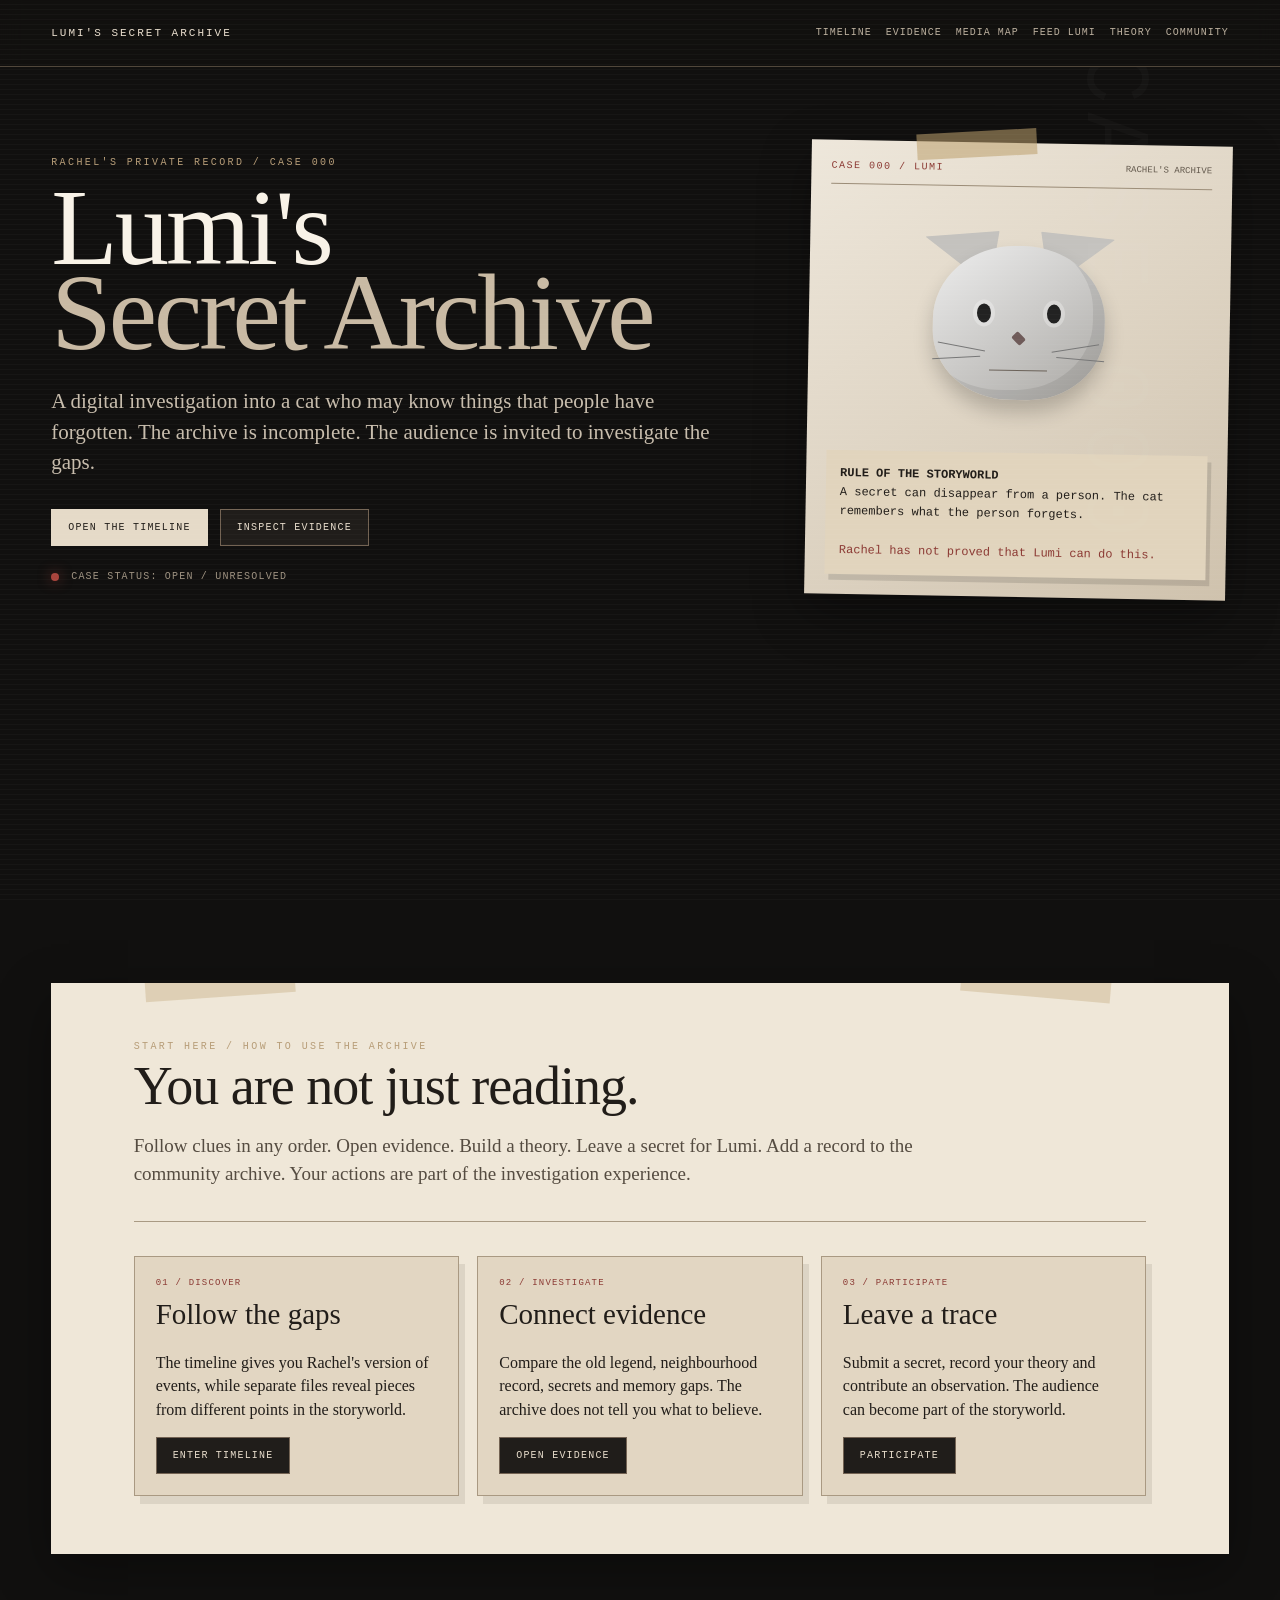
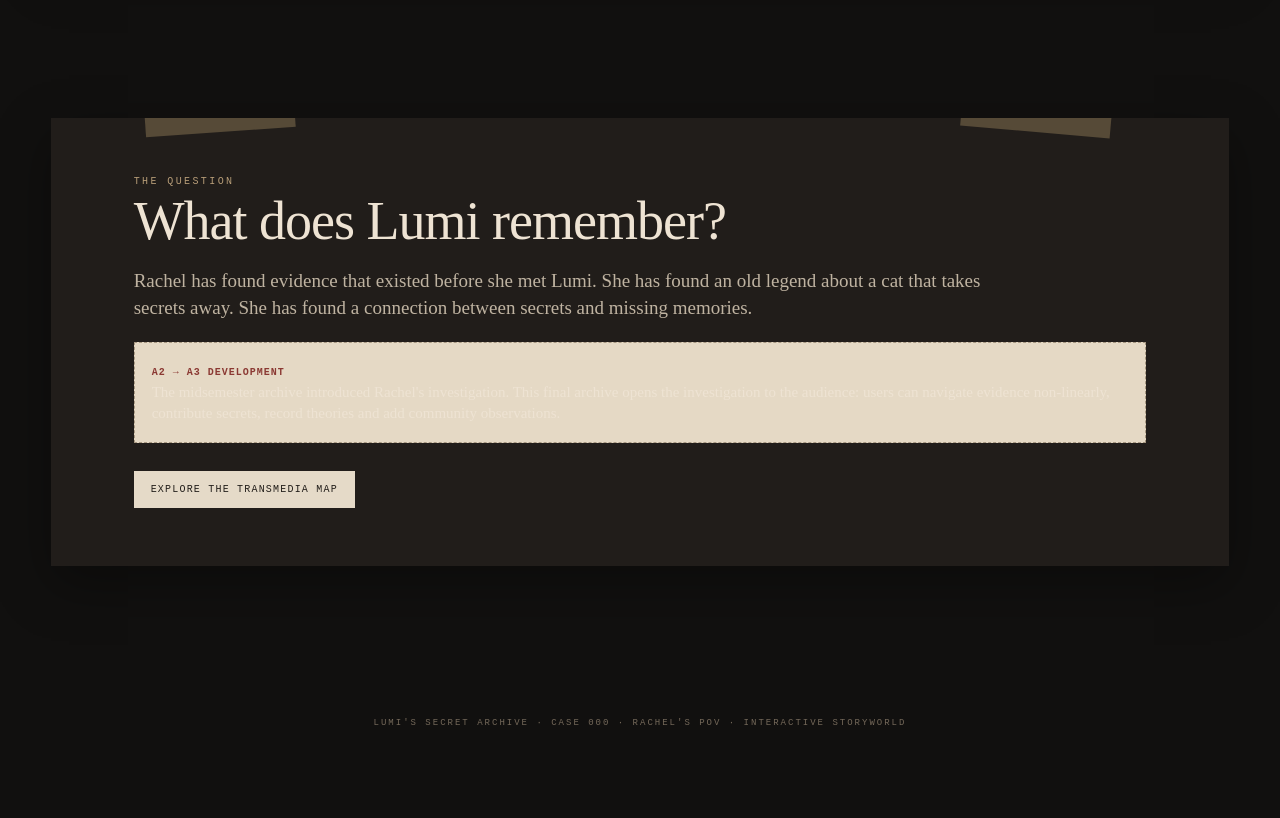
==== index.html @ 4209c082 "Add files via upload" ====
<!doctype html><html lang="en"><head><meta charset="utf-8"><meta name="viewport" content="width=device-width,initial-scale=1"><meta name="description" content="Lumi's Secret Archive — an interactive transmedia investigation into the cat that eats secrets."><title>Lumi's Secret Archive — Case 000</title><link rel="stylesheet" href="style.css"></head><body data-page="home">
<nav class="top"><div class="topin"><a class="brand" href="index.html">LUMI'S SECRET ARCHIVE</a><div class="nav"><a data-page="timeline" href="timeline.html">TIMELINE</a><a data-page="evidence" href="evidence.html">EVIDENCE</a><a data-page="media" href="media-map.html">MEDIA MAP</a><a data-page="secret" href="feed-lumi.html">FEED LUMI</a><a data-page="theory" href="theory.html">THEORY</a><a data-page="community" href="community.html">COMMUNITY</a></div></div></nav>
<header class="hero"><div class="wrap hero-grid"><div><div class="kicker">RACHEL'S PRIVATE RECORD / CASE 000</div><h1>Lumi's<span>Secret Archive</span></h1><p class="hero-copy">A digital investigation into a cat who may know things that people have forgotten. The archive is incomplete. The audience is invited to investigate the gaps.</p><div class="hero-actions"><a class="btn primary" href="timeline.html">Open the timeline</a><a class="btn dark" href="evidence.html">Inspect evidence</a></div><div class="statusline"><span class="statusdot"></span>CASE STATUS: OPEN / UNRESOLVED</div></div>
<div class="hero-card"><div class="tape"></div><div class="case-head"><div class="case-no">CASE 000 / LUMI</div><div class="case-status">RACHEL'S ARCHIVE</div></div><div class="cat-portrait"><div class="cat-face"><i class="eye left"></i><i class="eye right"></i><i class="nose"></i><i class="muzzle"></i><i class="whisker w1"></i><i class="whisker w2"></i><i class="whisker w3"></i><i class="whisker w4"></i></div></div><div class="case-note"><strong>RULE OF THE STORYWORLD</strong><br>A secret can disappear from a person. The cat remembers what the person forgets.<br><br><span class="red">Rachel has not proved that Lumi can do this.</span></div></div></div></header>
<section class="section"><div class="wrap"><div class="paper"><div class="eyebrow">START HERE / HOW TO USE THE ARCHIVE</div><h2>You are not just reading.</h2><p class="lead">Follow clues in any order. Open evidence. Build a theory. Leave a secret for Lumi. Add a record to the community archive. Your actions are part of the investigation experience.</p><div class="rule"></div><div class="grid3"><article class="panel"><div class="meta">01 / DISCOVER</div><h3>Follow the gaps</h3><p>The timeline gives you Rachel's version of events, while separate files reveal pieces from different points in the storyworld.</p><a class="btn dark" href="timeline.html">Enter timeline</a></article><article class="panel"><div class="meta">02 / INVESTIGATE</div><h3>Connect evidence</h3><p>Compare the old legend, neighbourhood record, secrets and memory gaps. The archive does not tell you what to believe.</p><a class="btn dark" href="evidence.html">Open evidence</a></article><article class="panel"><div class="meta">03 / PARTICIPATE</div><h3>Leave a trace</h3><p>Submit a secret, record your theory and contribute an observation. The audience can become part of the storyworld.</p><a class="btn dark" href="feed-lumi.html">Participate</a></article></div></div></div></section>
<section class="section"><div class="wrap"><div class="paper dark"><div class="eyebrow">THE QUESTION</div><h2>What does Lumi remember?</h2><p class="lead">Rachel has found evidence that existed before she met Lumi. She has found an old legend about a cat that takes secrets away. She has found a connection between secrets and missing memories.</p><div class="integration-note"><strong>A2 → A3 DEVELOPMENT</strong><br>The midsemester archive introduced Rachel's investigation. This final archive opens the investigation to the audience: users can navigate evidence non-linearly, contribute secrets, record theories and add community observations.</div><div style="margin-top:28px"><a class="btn primary" href="media-map.html">Explore the transmedia map</a></div></div></div></section>
<footer class="footer">LUMI'S SECRET ARCHIVE · CASE 000 · RACHEL'S POV · INTERACTIVE STORYWORLD</footer><div class="toast"></div><script src="app.js"></script></body></html>
---- style.css ----
:root{
  --ink:#211d19; --paper:#efe7d8; --paper2:#e2d6c0; --cream:#f8f2e7;
  --dark:#11100f; --dark2:#1b1917; --muted:#8f8475; --line:#8f806d;
  --red:#8b3933; --red2:#b04b43; --green:#31463a; --gold:#b79b6e;
  --shadow:0 18px 50px rgba(0,0,0,.34);
}
*{box-sizing:border-box}
html{scroll-behavior:smooth}
body{margin:0;background:var(--dark);color:var(--ink);font-family:Georgia,'Times New Roman',serif;line-height:1.45}
body:before{content:"";position:fixed;inset:0;pointer-events:none;z-index:100;background:repeating-linear-gradient(0deg,rgba(255,255,255,.025) 0 1px,transparent 1px 5px);mix-blend-mode:screen}
a{color:inherit;text-decoration:none}
button,input,textarea,select{font:inherit}
button{cursor:pointer}
.top{position:sticky;top:0;z-index:50;background:rgba(17,16,15,.94);border-bottom:1px solid #51473b;backdrop-filter:blur(12px)}
.topin{max-width:1240px;width:92%;min-height:66px;margin:auto;display:flex;align-items:center;justify-content:space-between;gap:20px}
.brand{font:11px 'Courier New',monospace;color:#eadfce;letter-spacing:2px;white-space:nowrap}
.nav{display:flex;flex-wrap:wrap;justify-content:flex-end;gap:14px}
.nav a{font:10px 'Courier New',monospace;color:#bcb09e;letter-spacing:1px;padding:8px 0;border-bottom:1px solid transparent}
.nav a:hover,.nav a.active{color:#f0e6d7;border-color:var(--red2)}
.wrap{max-width:1240px;width:92%;margin:auto}
.hero{min-height:calc(100vh - 66px);padding:76px 0 86px;color:var(--cream);position:relative;overflow:hidden}
.hero:after{content:"CASE 000";position:absolute;right:-80px;top:180px;font:90px 'Courier New',monospace;letter-spacing:8px;color:rgba(255,255,255,.025);transform:rotate(90deg)}
.kicker,.eyebrow{font:10px 'Courier New',monospace;letter-spacing:2.4px;color:#b79d78;text-transform:uppercase}
.hero-grid{display:grid;grid-template-columns:1.25fr .75fr;gap:56px;align-items:center}
.hero h1{font-size:clamp(60px,8.5vw,126px);line-height:.78;font-weight:500;margin:18px 0 30px;letter-spacing:-3px}
.hero h1 span{display:block;color:#c9baa4}
.hero-copy{font-size:21px;color:#c8bdad;max-width:690px}
.hero-actions{display:flex;gap:12px;flex-wrap:wrap;margin-top:32px}
.btn{display:inline-flex;align-items:center;justify-content:center;border:1px solid #736353;padding:12px 16px;font:10px 'Courier New',monospace;letter-spacing:1.2px;text-transform:uppercase;transition:.2s}
.btn.primary{background:#e5dac8;color:#211d19;border-color:#e5dac8}
.btn.dark{background:#201d1a;color:#e8ddcc}
.btn:hover{transform:translateY(-2px);box-shadow:0 8px 20px rgba(0,0,0,.25)}
.statusline{display:flex;gap:12px;align-items:center;margin-top:25px;font:10px 'Courier New',monospace;color:#9f9382;letter-spacing:1.2px}
.statusdot{width:8px;height:8px;border-radius:50%;background:#a8443c;box-shadow:0 0 13px rgba(168,68,60,.65)}
.hero-card{background:linear-gradient(145deg,#eee7db,#cfc2ad);color:var(--ink);padding:20px;box-shadow:var(--shadow);transform:rotate(1deg);position:relative}
.tape{position:absolute;width:120px;height:26px;background:rgba(190,161,110,.55);top:-11px;left:25%;transform:rotate(-4deg)}
.case-head{display:flex;justify-content:space-between;align-items:flex-start;border-bottom:1px solid #9b8c77;padding-bottom:12px}
.case-no{font:10px 'Courier New',monospace;color:var(--red);letter-spacing:1.5px}
.case-status{font:9px 'Courier New',monospace;color:#62584c}
.cat-portrait{width:220px;height:220px;margin:26px auto 20px;position:relative;display:grid;place-items:center}
.cat-face{width:172px;height:154px;border-radius:48% 48% 45% 45%;background:linear-gradient(145deg,#eee,#a9a7a3);position:relative;box-shadow:inset -12px -10px 0 rgba(0,0,0,.08),0 12px 20px rgba(0,0,0,.2)}
.cat-face:before,.cat-face:after{content:"";position:absolute;top:-26px;width:70px;height:72px;background:#c4c2be;z-index:-1}
.cat-face:before{left:3px;transform:rotate(-25deg);clip-path:polygon(0 0,100% 35%,55% 100%)}
.cat-face:after{right:3px;transform:rotate(25deg);clip-path:polygon(0 35%,100% 0,45% 100%)}
.eye{position:absolute;top:58px;width:14px;height:19px;border-radius:50%;background:#222;box-shadow:0 0 0 4px rgba(255,255,255,.28)}
.eye.left{left:44px}.eye.right{right:44px}
.nose{position:absolute;top:88px;left:50%;width:12px;height:9px;background:#6f5b59;transform:translateX(-50%) rotate(45deg);border-radius:2px}
.muzzle{position:absolute;top:97px;left:50%;width:58px;height:28px;transform:translateX(-50%);border-bottom:1px solid #6b6259}
.whisker{position:absolute;width:48px;height:1px;background:#777;top:101px}.w1{left:5px;transform:rotate(10deg)}.w2{left:0;top:112px;transform:rotate(-4deg)}.w3{right:5px;transform:rotate(-10deg)}.w4{right:0;top:112px;transform:rotate(4deg)}
.case-note{font:12px 'Courier New',monospace;line-height:1.6;background:#e1d4bd;padding:14px;box-shadow:4px 6px 0 rgba(0,0,0,.12)}
.section{padding:82px 0}.paper{background:var(--paper);box-shadow:var(--shadow);padding:58px 7%;position:relative;overflow:hidden}.paper.dark{background:#211d1a;color:#eee3d3}.paper.dark .lead{color:#bfb3a1}.paper:before,.paper:after{content:"";position:absolute;width:150px;height:26px;background:rgba(188,160,111,.34);top:-12px}.paper:before{left:8%;transform:rotate(-4deg)}.paper:after{right:10%;transform:rotate(5deg)}
h2{font-size:54px;line-height:1;margin:7px 0 18px;font-weight:500;letter-spacing:-1px}.lead{font-size:19px;max-width:850px;color:#554c41}.rule{height:1px;background:#a99a83;margin:34px 0}.grid2{display:grid;grid-template-columns:repeat(2,1fr);gap:22px}.grid3{display:grid;grid-template-columns:repeat(3,1fr);gap:18px}
.panel{background:#e2d6c2;border:1px solid #a99982;padding:21px;box-shadow:6px 8px 0 rgba(50,40,30,.10)}.panel.dark{background:#2a2520;border-color:#615447;color:#eee3d3}.panel h3{font-size:29px;margin:5px 0 10px;font-weight:500}.panel p{font-size:16px}.meta{font:9px 'Courier New',monospace;letter-spacing:1.2px;color:var(--red);text-transform:uppercase}.mono{font-family:'Courier New',monospace}
.timeline{position:relative;margin-top:20px}.timeline:before{content:"";position:absolute;left:20px;top:0;bottom:0;width:1px;background:#a3957f}.event{position:relative;padding:0 0 28px 62px}.event:before{content:"";position:absolute;left:12px;top:5px;width:16px;height:16px;border-radius:50%;background:var(--paper);border:2px solid #7e705f}.event .date{font:9px 'Courier New',monospace;color:var(--red);letter-spacing:1.3px}.event h3{font-size:28px;margin:4px 0}.event p{font-size:17px;max-width:800px;margin:0}.event.current{background:#e3d6c1;padding-top:14px;padding-bottom:18px}.event.current:before{top:19px}
.file-grid{display:grid;grid-template-columns:repeat(2,1fr);gap:20px}.file{background:#e5d9c4;border:1px solid #a99b86;padding:20px;box-shadow:5px 7px 0 rgba(50,40,30,.12);position:relative}.file:after{content:"EVIDENCE";position:absolute;right:14px;top:13px;font:8px 'Courier New',monospace;color:#8d7c66;letter-spacing:1px}.file h3{font-size:30px;margin:5px 0 8px}.file-body{background:#f4ecdf;border:1px dashed #a79983;padding:16px;font:13px 'Courier New',monospace;line-height:1.65;min-height:170px}.red{color:var(--red)}.muted{color:#756b5e}.drawer{display:none;margin-top:13px;background:#ded0b9;border-left:3px solid var(--red);padding:12px;font:14px Georgia,serif;line-height:1.35}.drawer.open{display:block}.file button{margin-top:12px}
.media-map{display:grid;grid-template-columns:repeat(2,1fr);gap:22px}.media-card{background:#e1d5c0;border:1px solid #a99a84;padding:20px;min-height:250px;position:relative}.media-card h3{font-size:31px;margin:5px 0}.media-visual{height:125px;background:linear-gradient(135deg,#2a2621,#464039);border:1px solid #746554;display:grid;place-items:center;color:#d8cbb8;text-align:center;font:10px 'Courier New',monospace;letter-spacing:1px;margin:16px 0}.media-card p{font-size:16px}.media-chip{display:inline-block;border:1px solid #9b8b74;padding:4px 7px;font:8px 'Courier New',monospace;color:#715e4c;letter-spacing:1px}
.interaction{background:#201c19;color:#eee3d3;border:1px solid #635548;padding:28px;box-shadow:0 16px 35px rgba(0,0,0,.22)}.interaction h3{font-size:35px;font-weight:500;margin:0 0 10px}.interaction p{color:#bcb09e}.field{width:100%;background:#151311;border:1px solid #67594b;color:#eee3d3;padding:13px 14px;margin:8px 0 14px;outline:none}.field:focus{border-color:#b79b6e;box-shadow:0 0 0 2px rgba(183,155,110,.14)}textarea.field{min-height:140px;resize:vertical}.choice-grid{display:grid;grid-template-columns:repeat(2,1fr);gap:12px}.choice{border:1px solid #67594b;background:#181613;color:#d9cdbc;padding:15px;text-align:left}.choice:hover,.choice.selected{border-color:#b79b6e;background:#28231e}.choice strong{display:block;font:10px 'Courier New',monospace;color:#b79b6e;letter-spacing:1px;margin-bottom:6px}.result{display:none;margin-top:16px;padding:16px;border-left:3px solid var(--red);background:#2a2420;color:#e9dece}.result.show{display:block}
.theory-board{background:#171512;border:1px solid #5c5044;padding:22px;color:#e5d9c7;position:relative;min-height:430px}.board-lines{display:grid;grid-template-columns:repeat(3,1fr);gap:14px;align-items:center}.clue-card{background:#ded1b9;color:#2b251f;padding:15px;box-shadow:5px 7px 0 rgba(0,0,0,.25);transform:rotate(-1deg)}.clue-card:nth-child(2n){transform:rotate(1.2deg)}.clue-card h4{font-size:20px;margin:0 0 6px}.connector{height:1px;background:#927c61;opacity:.7}.theory-options{margin-top:24px}.theory-note{font:10px 'Courier New',monospace;color:#a99d8b;letter-spacing:1px}
.secret-result{margin-top:20px;background:#eee4d3;color:#251f1a;padding:20px;box-shadow:7px 9px 0 rgba(0,0,0,.2);display:none}.secret-result.show{display:block}.secret-id{font:10px 'Courier New',monospace;color:var(--red);letter-spacing:1.5px}.secret-copy{font-size:23px;margin:12px 0}.share-row{display:flex;gap:10px;flex-wrap:wrap}
.community-list{display:grid;gap:12px;margin-top:18px}.community-item{background:#e4d8c4;border-left:4px solid #776a58;padding:15px}.community-item .id{font:9px 'Courier New',monospace;color:var(--red)}
.integration-note{margin-top:20px;background:#e5d9c5;border:1px dashed #a69781;padding:17px;font-size:15px}.integration-note strong{font-family:'Courier New',monospace;font-size:10px;letter-spacing:1px;color:var(--red)}
.footer{padding:70px 0 90px;text-align:center;color:#75695a;font:9px 'Courier New',monospace;letter-spacing:2px}
.toast{position:fixed;right:22px;bottom:22px;z-index:200;background:#e7dccb;color:#211d19;border-left:3px solid var(--red);padding:13px 16px;box-shadow:0 10px 30px rgba(0,0,0,.35);font:11px 'Courier New',monospace;transform:translateY(20px);opacity:0;pointer-events:none;transition:.25s}.toast.show{transform:none;opacity:1}
@media(max-width:900px){.hero-grid,.grid2,.grid3,.file-grid,.media-map{grid-template-columns:1fr}.choice-grid,.board-lines{grid-template-columns:1fr}.hero h1{letter-spacing:-2px}.nav{gap:8px}.nav a{font-size:8px}.paper{padding:48px 6%}h2{font-size:44px}.hero{padding-top:55px}.cat-portrait{margin-top:10px}}
@media(max-width:600px){.topin{align-items:flex-start;flex-direction:column;padding:12px 0}.nav{justify-content:flex-start}.hero h1{font-size:58px}.hero-copy{font-size:18px}.section{padding:55px 0}.panel h3,.file h3{font-size:25px}}
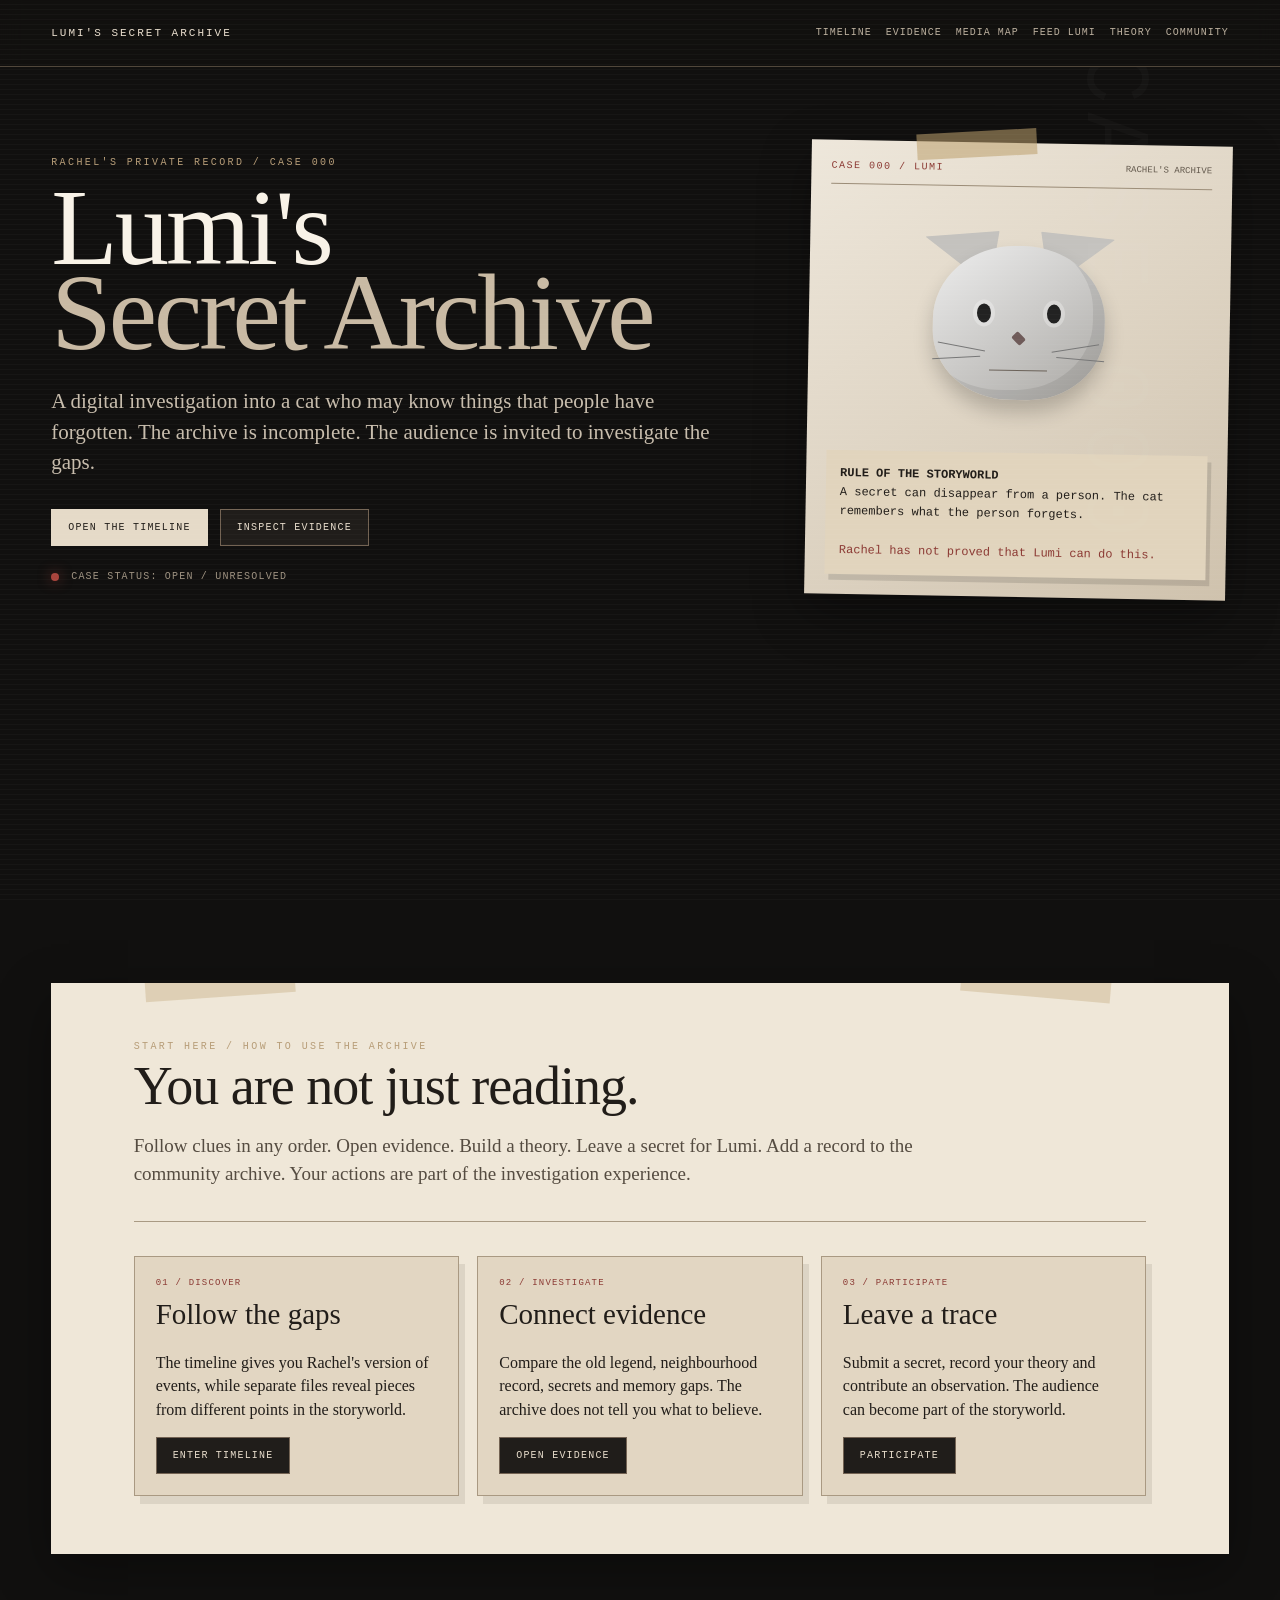
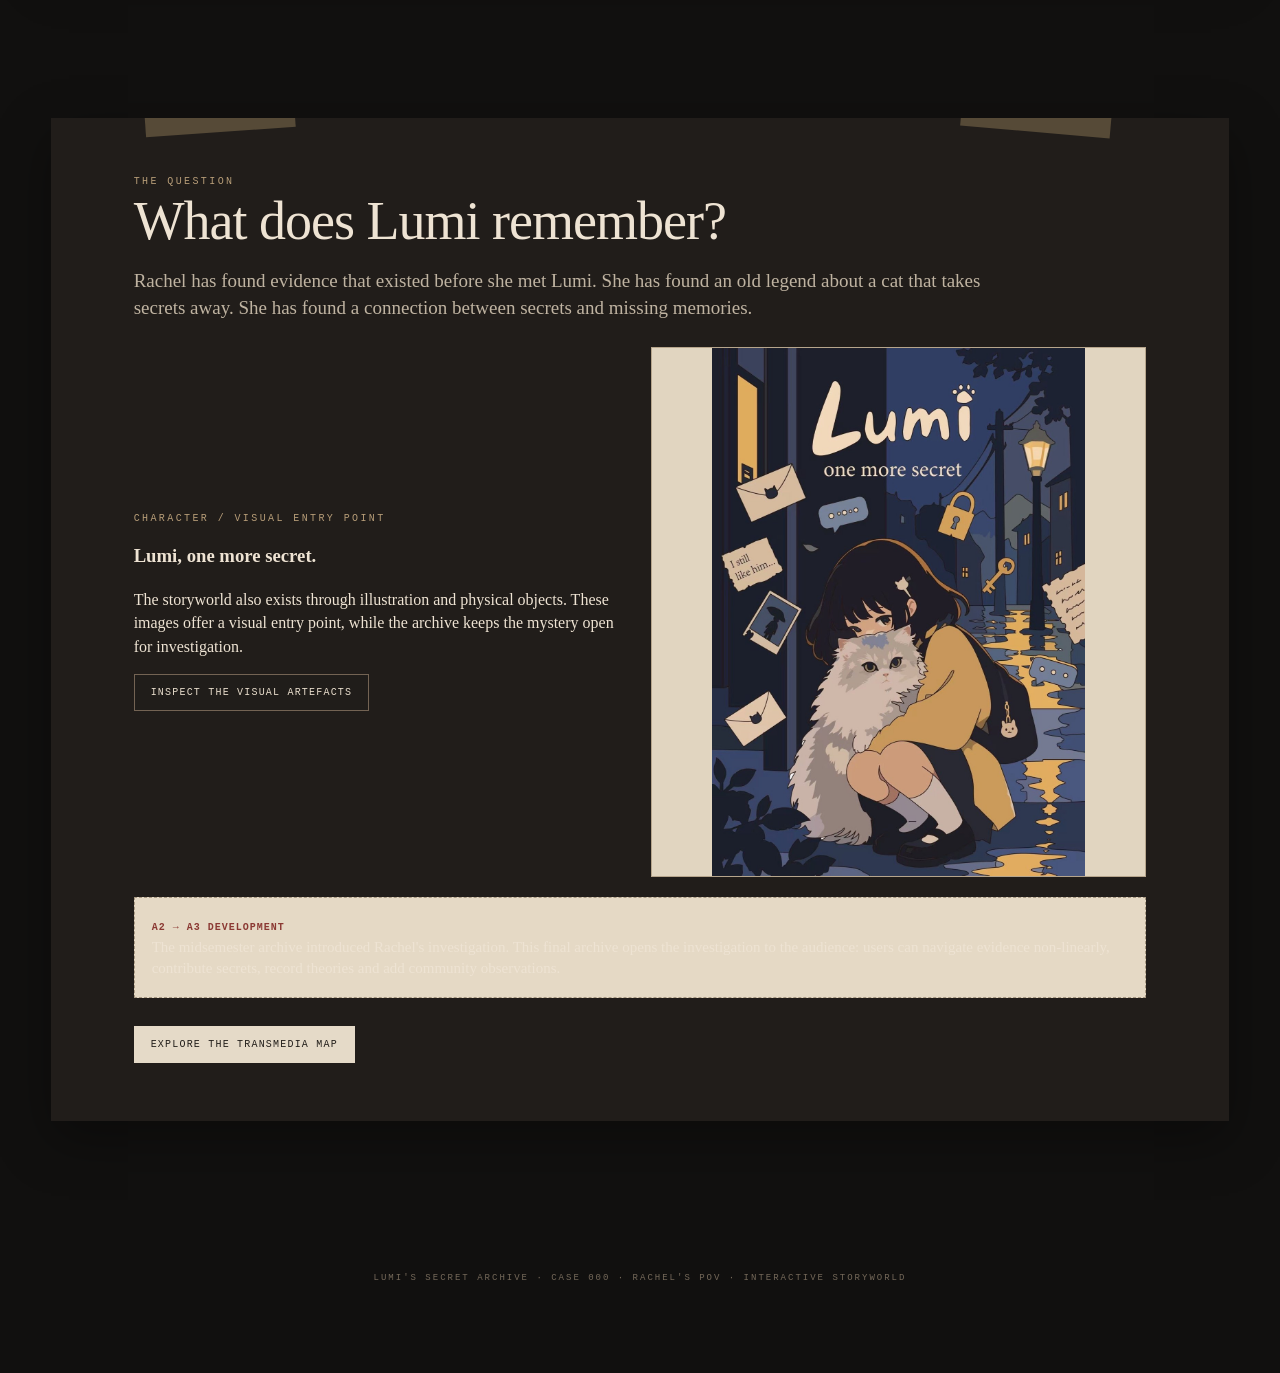
==== commit 6df68d76: "Add files via upload" ====
--- a/index.html
+++ b/index.html
@@ -3,5 +3,5 @@
 <header class="hero"><div class="wrap hero-grid"><div><div class="kicker">RACHEL'S PRIVATE RECORD / CASE 000</div><h1>Lumi's<span>Secret Archive</span></h1><p class="hero-copy">A digital investigation into a cat who may know things that people have forgotten. The archive is incomplete. The audience is invited to investigate the gaps.</p><div class="hero-actions"><a class="btn primary" href="timeline.html">Open the timeline</a><a class="btn dark" href="evidence.html">Inspect evidence</a></div><div class="statusline"><span class="statusdot"></span>CASE STATUS: OPEN / UNRESOLVED</div></div>
 <div class="hero-card"><div class="tape"></div><div class="case-head"><div class="case-no">CASE 000 / LUMI</div><div class="case-status">RACHEL'S ARCHIVE</div></div><div class="cat-portrait"><div class="cat-face"><i class="eye left"></i><i class="eye right"></i><i class="nose"></i><i class="muzzle"></i><i class="whisker w1"></i><i class="whisker w2"></i><i class="whisker w3"></i><i class="whisker w4"></i></div></div><div class="case-note"><strong>RULE OF THE STORYWORLD</strong><br>A secret can disappear from a person. The cat remembers what the person forgets.<br><br><span class="red">Rachel has not proved that Lumi can do this.</span></div></div></div></header>
 <section class="section"><div class="wrap"><div class="paper"><div class="eyebrow">START HERE / HOW TO USE THE ARCHIVE</div><h2>You are not just reading.</h2><p class="lead">Follow clues in any order. Open evidence. Build a theory. Leave a secret for Lumi. Add a record to the community archive. Your actions are part of the investigation experience.</p><div class="rule"></div><div class="grid3"><article class="panel"><div class="meta">01 / DISCOVER</div><h3>Follow the gaps</h3><p>The timeline gives you Rachel's version of events, while separate files reveal pieces from different points in the storyworld.</p><a class="btn dark" href="timeline.html">Enter timeline</a></article><article class="panel"><div class="meta">02 / INVESTIGATE</div><h3>Connect evidence</h3><p>Compare the old legend, neighbourhood record, secrets and memory gaps. The archive does not tell you what to believe.</p><a class="btn dark" href="evidence.html">Open evidence</a></article><article class="panel"><div class="meta">03 / PARTICIPATE</div><h3>Leave a trace</h3><p>Submit a secret, record your theory and contribute an observation. The audience can become part of the storyworld.</p><a class="btn dark" href="feed-lumi.html">Participate</a></article></div></div></div></section>
-<section class="section"><div class="wrap"><div class="paper dark"><div class="eyebrow">THE QUESTION</div><h2>What does Lumi remember?</h2><p class="lead">Rachel has found evidence that existed before she met Lumi. She has found an old legend about a cat that takes secrets away. She has found a connection between secrets and missing memories.</p><div class="integration-note"><strong>A2 → A3 DEVELOPMENT</strong><br>The midsemester archive introduced Rachel's investigation. This final archive opens the investigation to the audience: users can navigate evidence non-linearly, contribute secrets, record theories and add community observations.</div><div style="margin-top:28px"><a class="btn primary" href="media-map.html">Explore the transmedia map</a></div></div></div></section>
+<section class="section"><div class="wrap"><div class="paper dark"><div class="eyebrow">THE QUESTION</div><h2>What does Lumi remember?</h2><p class="lead">Rachel has found evidence that existed before she met Lumi. She has found an old legend about a cat that takes secrets away. She has found a connection between secrets and missing memories.</p><div class="home-art"><div><div class="eyebrow">CHARACTER / VISUAL ENTRY POINT</div><h3>Lumi, one more secret.</h3><p>The storyworld also exists through illustration and physical objects. These images offer a visual entry point, while the archive keeps the mystery open for investigation.</p><a class="btn dark" href="evidence.html#file-disposal">Inspect the visual artefacts</a></div><img src="media/lumi_story_illustration.jpg" alt="Illustration of a girl holding Lumi beneath a night sky with keys, letters and locks"></div><div class="integration-note"><strong>A2 → A3 DEVELOPMENT</strong><br>The midsemester archive introduced Rachel's investigation. This final archive opens the investigation to the audience: users can navigate evidence non-linearly, contribute secrets, record theories and add community observations.</div><div style="margin-top:28px"><a class="btn primary" href="media-map.html">Explore the transmedia map</a></div></div></div></section>
 <footer class="footer">LUMI'S SECRET ARCHIVE · CASE 000 · RACHEL'S POV · INTERACTIVE STORYWORLD</footer><div class="toast"></div><script src="app.js"></script></body></html>
--- a/style.css
+++ b/style.css
@@ -63,3 +63,19 @@
 .toast{position:fixed;right:22px;bottom:22px;z-index:200;background:#e7dccb;color:#211d19;border-left:3px solid var(--red);padding:13px 16px;box-shadow:0 10px 30px rgba(0,0,0,.35);font:11px 'Courier New',monospace;transform:translateY(20px);opacity:0;pointer-events:none;transition:.25s}.toast.show{transform:none;opacity:1}
 @media(max-width:900px){.hero-grid,.grid2,.grid3,.file-grid,.media-map{grid-template-columns:1fr}.choice-grid,.board-lines{grid-template-columns:1fr}.hero h1{letter-spacing:-2px}.nav{gap:8px}.nav a{font-size:8px}.paper{padding:48px 6%}h2{font-size:44px}.hero{padding-top:55px}.cat-portrait{margin-top:10px}}
 @media(max-width:600px){.topin{align-items:flex-start;flex-direction:column;padding:12px 0}.nav{justify-content:flex-start}.hero h1{font-size:58px}.hero-copy{font-size:18px}.section{padding:55px 0}.panel h3,.file h3{font-size:25px}}
+
+
+/* Original storyworld media added for A3 */
+.story-image{display:block;width:100%;height:auto;max-height:620px;object-fit:contain;background:#d8cbb8;border:1px solid #a99a84;margin:15px 0 8px}
+.story-image.portrait{max-width:460px;margin-left:auto;margin-right:auto}
+.image-caption{font:10px 'Courier New',monospace;letter-spacing:.5px;line-height:1.6;color:#766653;margin:6px 0 14px}
+.file .image-caption{color:#9c8a73}
+.media-card .story-image{max-height:460px}
+.social-gallery{display:grid;grid-template-columns:repeat(2,minmax(0,1fr));gap:18px;margin-top:22px}
+.social-item{padding:15px;background:#e8decd;border:1px solid #b6a58c;min-width:0}
+.social-item h3{font-size:23px;margin:6px 0}
+.social-item p{font-size:15px}
+.social-item img{width:100%;height:auto;max-height:500px;object-fit:contain;background:#d8cbb8;border:1px solid #b6a58c}
+.home-art{display:grid;grid-template-columns:minmax(0,1fr) minmax(0,1fr);gap:22px;align-items:center;margin-top:25px}
+.home-art img{width:100%;height:auto;max-height:530px;object-fit:contain;background:#e1d5c0;border:1px solid #b6a58c}
+@media(max-width:700px){.social-gallery,.home-art{grid-template-columns:1fr}}
